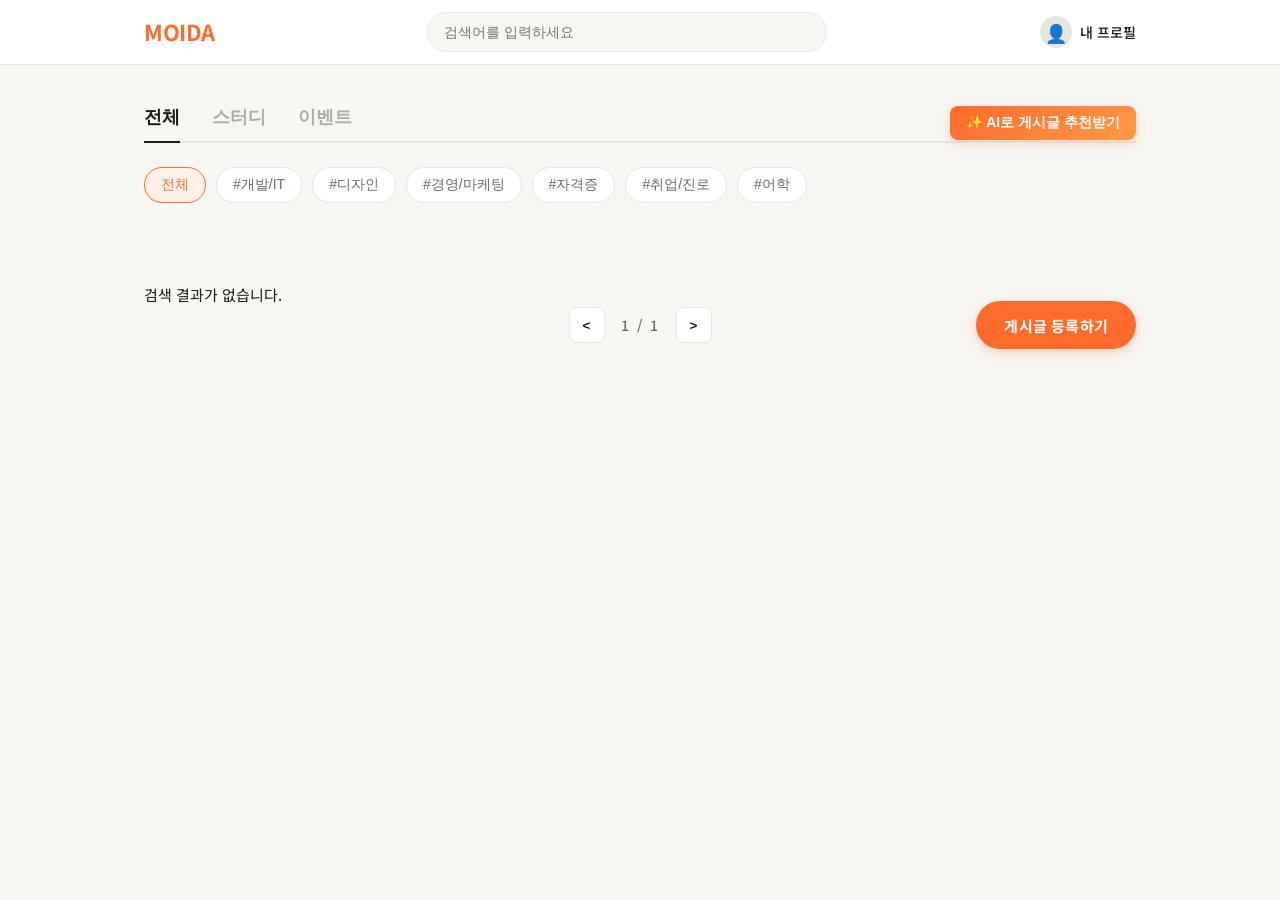
==== src/main/resources/static/post-detail.html @ 6f220cc4 "Feat: 게시글 api 연동" ====
<!--<!DOCTYPE html>-->
<!--<html lang="ko">-->
<!--<head>-->
<!--    <meta charset="UTF-8" />-->
<!--    <meta name="viewport" content="width=device-width, initial-scale=1.0" />-->
<!--    <title>MOIDA - 게시글 상세</title>-->
<!--    <link href="https://fonts.googleapis.com/css2?family=Noto+Sans+KR:wght@400;500;700&display=swap" rel="stylesheet">-->
<!--    <link rel="stylesheet" href="css/common.css" />-->
<!--    <link rel="stylesheet" href="css/post-detail.css" />-->
<!--</head>-->
<!--<body>-->

<!--<header class="app-header">-->
<!--    <div class="header-container">-->
<!--        <a href="post.html" class="header-logo">MOIDA</a>-->
<!--        <div class="header-search">-->
<!--            <input type="text" placeholder="검색어를 입력하세요" />-->
<!--        </div>-->
<!--        <div class="header-profile">-->
<!--            <div class="profile-avatar">👤</div>-->
<!--            <span>내 프로필</span>-->
<!--        </div>-->
<!--    </div>-->
<!--</header>-->

<!--<main class="container detail-container">-->

<!--    <div class="top-actions">-->
<!--        <button class="btn-back" onclick="location.href='post.html'">-->
<!--            <svg width="20" height="20" viewBox="0 0 24 24" fill="none" stroke="currentColor" stroke-width="2" stroke-linecap="round" stroke-linejoin="round">-->
<!--                <line x1="19" y1="12" x2="5" y2="12"></line>-->
<!--                <polyline points="12 19 5 12 12 5"></polyline>-->
<!--            </svg>-->
<!--            뒤로가기-->
<!--        </button>-->
<!--    </div>-->

<!--    <article class="post-content-wrap">-->

<!--        <div class="detail-header">-->
<!--            <span class="detail-badge badge-study">스터디</span>-->
<!--            <h1 class="detail-title">-->
<!--                파이썬 기초 부수기 스터디-->
<!--                <span class="capacity">(3/5)</span>-->
<!--            </h1>-->
<!--        </div>-->

<!--        <div class="ai-analysis-box">-->
<!--            <div class="ai-box-title">✨ AI 분석 태그</div>-->
<!--            <div class="ai-tags">-->
<!--                <span>#개발/IT</span>-->
<!--                <span>#파이썬</span>-->
<!--                <span>#초보환영</span>-->
<!--                <span>#주말오후</span>-->
<!--            </div>-->
<!--        </div>-->

<!--        <div class="detail-meta">-->
<!--            <div class="meta-author">-->
<!--                <div class="author-avatar">👤</div>-->
<!--                <span class="author-name">작성자: 김코딩</span>-->
<!--            </div>-->
<!--            <span class="meta-date">2026.03.26</span>-->
<!--        </div>-->

<!--        <hr class="divider" />-->

<!--        <div class="detail-body">-->
<!--            안녕하세요! 파이썬 기초 문법을 같이 공부할 분들을 구합니다.-->
<!--            매주 토요일 강남역 인근 카페에서 진행할 예정입니다.-->

<!--            혼자 공부하기 막막하신 분들, 기초부터 탄탄하게 다지고 싶은 분들 모두 환영합니다!-->
<!--            노트북만 지참해 오시면 됩니다. 편하게 신청해주세요 :)-->
<!--        </div>-->

<!--        <hr class="divider" />-->

<!--        <div class="detail-footer">-->
<!--            <button class="btn-primary btn-apply">참여 신청하기</button>-->
<!--        </div>-->

<!--    </article>-->

<!--</main>-->

<!--</body>-->
<!--</html>-->


<!DOCTYPE html>
<html lang="ko">
<head>
    <meta charset="UTF-8" />
    <meta name="viewport" content="width=device-width, initial-scale=1.0" />
    <title>MOIDA - 게시글 상세</title>
    <link href="https://fonts.googleapis.com/css2?family=Noto+Sans+KR:wght@400;500;700&display=swap" rel="stylesheet">
    <link rel="stylesheet" href="css/common.css" />
    <link rel="stylesheet" href="css/post-detail.css" />
</head>
<body>

<header class="app-header">
    <div class="header-container">
        <a href="post.html" class="header-logo">MOIDA</a>
        <div class="header-search">
            <input type="text" placeholder="검색어를 입력하세요" />
        </div>
        <div class="header-profile">
            <div class="profile-avatar">👤</div>
            <span>내 프로필</span>
        </div>
    </div>
</header>

<main class="container detail-container">

    <div class="top-actions">
        <button class="btn-back" onclick="location.href='post.html'">
            <svg width="20" height="20" viewBox="0 0 24 24" fill="none" stroke="currentColor" stroke-width="2" stroke-linecap="round" stroke-linejoin="round">
                <line x1="19" y1="12" x2="5" y2="12"></line>
                <polyline points="12 19 5 12 12 5"></polyline>
            </svg>
            뒤로가기
        </button>
    </div>

    <article class="post-content-wrap">

        <div class="detail-header">
            <span class="detail-badge" id="detailBadge">스터디</span>
            <h1 class="detail-title" id="detailTitle">로딩 중...</h1>
        </div>

        <div class="ai-analysis-box">
            <div class="ai-box-title">✨ AI 분석 태그</div>
            <div class="ai-tags" id="detailTags"></div>
        </div>

        <div class="detail-meta">
            <div class="meta-author">
                <div class="author-avatar">👤</div>
                <span class="author-name" id="detailWriter">작성자: -</span>
            </div>
            <span class="meta-date" id="detailDate">-</span>
        </div>

        <hr class="divider" />

        <div class="detail-body" id="detailBody">
            로딩 중...
        </div>

        <hr class="divider" />

        <div class="detail-footer">
            <button class="btn-primary btn-apply">참여 신청하기</button>
        </div>

    </article>

</main>

<script>
    const API_BASE = 'http://localhost:8080';

    // URL에서 게시글 id 추출
    const params = new URLSearchParams(window.location.search);
    const postId = params.get('id');

    async function loadPostDetail() {
        if (!postId) {
            alert('게시글 ID가 없습니다.');
            location.href = 'post.html';
            return;
        }

        try {
            const token = localStorage.getItem('accessToken');
            const res = await fetch(`${API_BASE}/api/boards/${postId}`, {
                headers: {
                    'Authorization': `Bearer ${token}`
                }
            });

            if (!res.ok) throw new Error('조회 실패');
            const data = await res.json();

            // 배지
            const badge = document.getElementById('detailBadge');
            badge.textContent = data.boardType === 'study' ? '스터디' : '이벤트';
            badge.className = `detail-badge ${data.boardType === 'study' ? 'badge-study' : 'badge-event'}`;

            // 제목
            document.getElementById('detailTitle').textContent = data.title;

            // 태그
            const tagsEl = document.getElementById('detailTags');
            tagsEl.innerHTML = (data.tags || []).map(tag => `<span>#${tag}</span>`).join('');

            // 작성자
            document.getElementById('detailWriter').textContent = `작성자: ${data.writer || '알 수 없음'}`;

            // 날짜
            if (data.createdAt) {
                const date = new Date(data.createdAt);
                document.getElementById('detailDate').textContent =
                    `${date.getFullYear()}.${String(date.getMonth() + 1).padStart(2, '0')}.${String(date.getDate()).padStart(2, '0')}`;
            }

            // 본문
            document.getElementById('detailBody').textContent = data.body;

            // 페이지 타이틀
            document.title = `MOIDA - ${data.title}`;

        } catch (err) {
            console.error('게시글 상세 조회 오류:', err);
            document.getElementById('detailTitle').textContent = '게시글을 불러올 수 없습니다.';
            document.getElementById('detailBody').textContent = '다시 시도해주세요.';
        }
    }

    loadPostDetail();
</script>

</body>
</html>
---- src/main/resources/static/css/common.css ----
@import url('https://fonts.googleapis.com/css2?family=Noto+Sans+KR:wght@400;500;700&display=swap');

:root {
  --primary:      #FF6B2C;
  --primary-dark: #E55A1B;
  --primary-bg:   #FFF0E8;
  --bg:           #F7F6F2;
  --surface:      #FFFFFF;
  --border:       #E8E6E1;
  --text:         #1A1A18;
  --text-sub:     #6B6B65;
  --text-muted:   #ADADAA;
  --radius-sm:    8px;
  --radius-md:    12px;
  --radius-lg:    20px;
}

* {
  box-sizing: border-box;
  margin: 0;
  padding: 0;
}

body {
  font-family: 'Noto Sans KR', -apple-system, sans-serif;
  background: var(--bg);
  color: var(--text);
  font-size: 15px;
  line-height: 1.6;
}

a {
  color: var(--primary);
  font-weight: 700;
  text-decoration: none;
}

a:hover {
  text-decoration: underline;
}


/* ── 공통 레이아웃 (추가) ─────────────────── */
.container {
  max-width: 1040px;
  margin: 0 auto;
  padding: 0 24px;
}

/* ── 공통 헤더 (추가) ───────────────────── */
.app-header {
  background: var(--surface);
  border-bottom: 1px solid var(--border);
  position: sticky;
  top: 0;
  z-index: 100;
}

.header-container {
  max-width: 1040px;
  margin: 0 auto;
  height: 64px;
  padding: 0 24px;
  display: flex;
  align-items: center;
  justify-content: space-between;
}

.header-logo {
  font-size: 22px;
  font-weight: 700;
  color: var(--primary);
  letter-spacing: -0.5px;
}

.header-logo:hover {
  text-decoration: none;
}

.header-search {
  flex: 1;
  max-width: 400px;
  margin: 0 24px;
}

.header-search input {
  width: 100%;
  height: 40px;
  padding: 0 16px;
  border: 1.5px solid var(--border);
  border-radius: 999px;
  font-size: 14px;
  background: var(--bg);
  outline: none;
  transition: border-color 0.15s, background 0.15s;
}

.header-search input:focus {
  border-color: var(--primary);
  background: var(--surface);
}

.header-profile {
  display: flex;
  align-items: center;
  gap: 8px;
  cursor: pointer;
  font-size: 14px;
  font-weight: 500;
  color: var(--text);
}

.profile-avatar {
  width: 32px;
  height: 32px;
  border-radius: 50%;
  background: var(--border);

  display: flex;
  align-items: center;
  justify-content: center;


  font-size: 18px;
  color: var(--text-muted);
  user-select: none;
}


/* ── 공통 버튼 스타일 ───────────────────── */
.btn-primary {
  height: 48px;
  border: none;
  background: var(--primary);
  color: #fff;
  font-size: 15px;
  font-weight: 700;
  font-family: inherit;
  cursor: pointer;
  transition: all 0.2s ease;
  letter-spacing: 0.2px;
  display: inline-flex;
  align-items: center;
  justify-content: center;
}

.btn-primary:hover {
  background: var(--primary-dark);
}

.btn-primary:active {
  transform: scale(0.97);
}
---- src/main/resources/static/css/post-detail.css ----
/* ── 레이아웃 ───────────────────────────── */
.detail-container {
  max-width: 800px;
  padding-top: 32px;
  padding-bottom: 80px;
}

/* ── 뒤로가기 버튼 ──────────────────────── */
.top-actions {
  margin-bottom: 24px;
}

.btn-back {
  background: none;
  border: none;
  font-size: 15px;
  font-weight: 500;
  color: var(--text-sub);
  cursor: pointer;
  display: flex;
  align-items: center;
  gap: 6px;
  padding: 0;
  font-family: inherit;
  transition: color 0.2s;
}

.btn-back:hover {
  color: var(--text);
}

/* ── 제목 및 뱃지 ───────────────────────── */
.detail-header {
  display: flex;
  align-items: center;
  flex-wrap: wrap;
  gap: 12px;
  margin-bottom: 24px;
}

.detail-badge {
  font-size: 14px;
  font-weight: 700;
  padding: 6px 14px;
  border-radius: 6px;
}

/* 스터디 vs 이벤트 색상 구분 */
.badge-study {
  background: var(--primary-bg);
  color: var(--primary);
}

.badge-event {
  background: #E8F4FF;
  color: #007AFF;
}

.detail-title {
  font-size: 26px;
  font-weight: 700;
  color: var(--text);
  line-height: 1.4;
  margin: 0;
}

.capacity {
  color: var(--primary);
  font-weight: 500;
  margin-left: 4px;
}

/* ── AI 분석 태그 박스 ───────────────────── */
.ai-analysis-box {
  background: #FAFAFA;
  border: 1px solid var(--border);
  border-radius: var(--radius-md);
  padding: 20px 24px;
  margin-bottom: 28px;
}

.ai-box-title {
  font-size: 14px;
  font-weight: 700;
  color: var(--primary);
  margin-bottom: 12px;
}

.ai-tags {
  display: flex;
  flex-wrap: wrap;
  gap: 10px;
}

.ai-tags span {
  background: var(--surface);
  border: 1px solid var(--border);
  padding: 6px 14px;
  border-radius: 999px;
  font-size: 14px;
  color: var(--text-sub);
  font-weight: 500;
  box-shadow: 0 2px 4px rgba(0, 0, 0, 0.02);
}

/* ── 작성자 정보 및 메타 ─────────────────── */
.detail-meta {
  display: flex;
  justify-content: space-between;
  align-items: center;
  margin-bottom: 24px;
  padding: 0 4px;
}

.meta-author {
  display: flex;
  align-items: center;
  gap: 8px;
}

.author-avatar {
  width: 28px;
  height: 28px;
  background: var(--border);
  border-radius: 50%;
  display: flex;
  align-items: center;
  justify-content: center;
  font-size: 14px;
  color: var(--text-sub);
}

.author-name {
  font-size: 15px;
  font-weight: 500;
  color: var(--text);
}

.meta-date {
  font-size: 14px;
  color: var(--text-muted);
}

/* ── 본문 및 구분선 ──────────────────────── */
.divider {
  border: none;
  border-top: 1px solid var(--border);
  margin: 0;
}

.detail-body {
  font-size: 16px;
  line-height: 1.8;
  color: var(--text);
  padding: 40px 4px;
  min-height: 240px;
  white-space: pre-wrap; /* HTML에서 엔터 친 부분을 실제 줄바꿈으로 보여줌 */
}

/* ── 하단 액션 (버튼) ────────────────────── */
.detail-footer {
  display: flex;
  justify-content: center;
  margin-top: 48px;
}

.btn-apply {
  width: 240px;
  border-radius: 999px;
  font-size: 16px;
  box-shadow: 0 4px 12px rgba(255, 107, 44, 0.2);
}

.btn-apply:hover {
  transform: translateY(-2px);
  box-shadow: 0 6px 16px rgba(255, 107, 44, 0.3);
}
---- src/main/resources/static/css/common.css ----
@import url('https://fonts.googleapis.com/css2?family=Noto+Sans+KR:wght@400;500;700&display=swap');

:root {
  --primary:      #FF6B2C;
  --primary-dark: #E55A1B;
  --primary-bg:   #FFF0E8;
  --bg:           #F7F6F2;
  --surface:      #FFFFFF;
  --border:       #E8E6E1;
  --text:         #1A1A18;
  --text-sub:     #6B6B65;
  --text-muted:   #ADADAA;
  --radius-sm:    8px;
  --radius-md:    12px;
  --radius-lg:    20px;
}

* {
  box-sizing: border-box;
  margin: 0;
  padding: 0;
}

body {
  font-family: 'Noto Sans KR', -apple-system, sans-serif;
  background: var(--bg);
  color: var(--text);
  font-size: 15px;
  line-height: 1.6;
}

a {
  color: var(--primary);
  font-weight: 700;
  text-decoration: none;
}

a:hover {
  text-decoration: underline;
}


/* ── 공통 레이아웃 (추가) ─────────────────── */
.container {
  max-width: 1040px;
  margin: 0 auto;
  padding: 0 24px;
}

/* ── 공통 헤더 (추가) ───────────────────── */
.app-header {
  background: var(--surface);
  border-bottom: 1px solid var(--border);
  position: sticky;
  top: 0;
  z-index: 100;
}

.header-container {
  max-width: 1040px;
  margin: 0 auto;
  height: 64px;
  padding: 0 24px;
  display: flex;
  align-items: center;
  justify-content: space-between;
}

.header-logo {
  font-size: 22px;
  font-weight: 700;
  color: var(--primary);
  letter-spacing: -0.5px;
}

.header-logo:hover {
  text-decoration: none;
}

.header-search {
  flex: 1;
  max-width: 400px;
  margin: 0 24px;
}

.header-search input {
  width: 100%;
  height: 40px;
  padding: 0 16px;
  border: 1.5px solid var(--border);
  border-radius: 999px;
  font-size: 14px;
  background: var(--bg);
  outline: none;
  transition: border-color 0.15s, background 0.15s;
}

.header-search input:focus {
  border-color: var(--primary);
  background: var(--surface);
}

.header-profile {
  display: flex;
  align-items: center;
  gap: 8px;
  cursor: pointer;
  font-size: 14px;
  font-weight: 500;
  color: var(--text);
}

.profile-avatar {
  width: 32px;
  height: 32px;
  border-radius: 50%;
  background: var(--border);

  display: flex;
  align-items: center;
  justify-content: center;


  font-size: 18px;
  color: var(--text-muted);
  user-select: none;
}


/* ── 공통 버튼 스타일 ───────────────────── */
.btn-primary {
  height: 48px;
  border: none;
  background: var(--primary);
  color: #fff;
  font-size: 15px;
  font-weight: 700;
  font-family: inherit;
  cursor: pointer;
  transition: all 0.2s ease;
  letter-spacing: 0.2px;
  display: inline-flex;
  align-items: center;
  justify-content: center;
}

.btn-primary:hover {
  background: var(--primary-dark);
}

.btn-primary:active {
  transform: scale(0.97);
}
---- src/main/resources/static/css/post-detail.css ----
/* ── 레이아웃 ───────────────────────────── */
.detail-container {
  max-width: 800px;
  padding-top: 32px;
  padding-bottom: 80px;
}

/* ── 뒤로가기 버튼 ──────────────────────── */
.top-actions {
  margin-bottom: 24px;
}

.btn-back {
  background: none;
  border: none;
  font-size: 15px;
  font-weight: 500;
  color: var(--text-sub);
  cursor: pointer;
  display: flex;
  align-items: center;
  gap: 6px;
  padding: 0;
  font-family: inherit;
  transition: color 0.2s;
}

.btn-back:hover {
  color: var(--text);
}

/* ── 제목 및 뱃지 ───────────────────────── */
.detail-header {
  display: flex;
  align-items: center;
  flex-wrap: wrap;
  gap: 12px;
  margin-bottom: 24px;
}

.detail-badge {
  font-size: 14px;
  font-weight: 700;
  padding: 6px 14px;
  border-radius: 6px;
}

/* 스터디 vs 이벤트 색상 구분 */
.badge-study {
  background: var(--primary-bg);
  color: var(--primary);
}

.badge-event {
  background: #E8F4FF;
  color: #007AFF;
}

.detail-title {
  font-size: 26px;
  font-weight: 700;
  color: var(--text);
  line-height: 1.4;
  margin: 0;
}

.capacity {
  color: var(--primary);
  font-weight: 500;
  margin-left: 4px;
}

/* ── AI 분석 태그 박스 ───────────────────── */
.ai-analysis-box {
  background: #FAFAFA;
  border: 1px solid var(--border);
  border-radius: var(--radius-md);
  padding: 20px 24px;
  margin-bottom: 28px;
}

.ai-box-title {
  font-size: 14px;
  font-weight: 700;
  color: var(--primary);
  margin-bottom: 12px;
}

.ai-tags {
  display: flex;
  flex-wrap: wrap;
  gap: 10px;
}

.ai-tags span {
  background: var(--surface);
  border: 1px solid var(--border);
  padding: 6px 14px;
  border-radius: 999px;
  font-size: 14px;
  color: var(--text-sub);
  font-weight: 500;
  box-shadow: 0 2px 4px rgba(0, 0, 0, 0.02);
}

/* ── 작성자 정보 및 메타 ─────────────────── */
.detail-meta {
  display: flex;
  justify-content: space-between;
  align-items: center;
  margin-bottom: 24px;
  padding: 0 4px;
}

.meta-author {
  display: flex;
  align-items: center;
  gap: 8px;
}

.author-avatar {
  width: 28px;
  height: 28px;
  background: var(--border);
  border-radius: 50%;
  display: flex;
  align-items: center;
  justify-content: center;
  font-size: 14px;
  color: var(--text-sub);
}

.author-name {
  font-size: 15px;
  font-weight: 500;
  color: var(--text);
}

.meta-date {
  font-size: 14px;
  color: var(--text-muted);
}

/* ── 본문 및 구분선 ──────────────────────── */
.divider {
  border: none;
  border-top: 1px solid var(--border);
  margin: 0;
}

.detail-body {
  font-size: 16px;
  line-height: 1.8;
  color: var(--text);
  padding: 40px 4px;
  min-height: 240px;
  white-space: pre-wrap; /* HTML에서 엔터 친 부분을 실제 줄바꿈으로 보여줌 */
}

/* ── 하단 액션 (버튼) ────────────────────── */
.detail-footer {
  display: flex;
  justify-content: center;
  margin-top: 48px;
}

.btn-apply {
  width: 240px;
  border-radius: 999px;
  font-size: 16px;
  box-shadow: 0 4px 12px rgba(255, 107, 44, 0.2);
}

.btn-apply:hover {
  transform: translateY(-2px);
  box-shadow: 0 6px 16px rgba(255, 107, 44, 0.3);
}
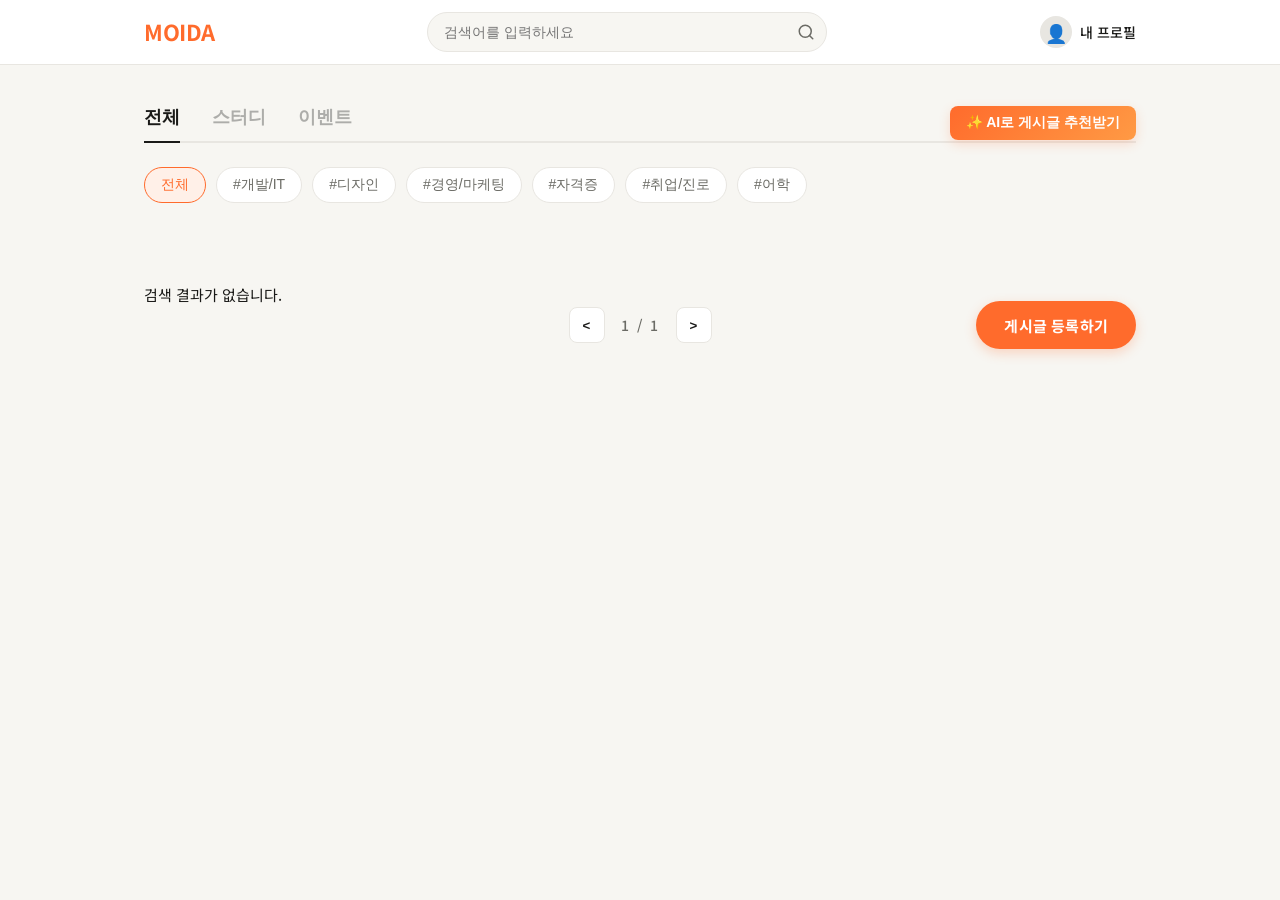
==== commit 3c4802b3: "게시글 프 백 api 연동 완료" ====
--- a/src/main/resources/static/post-detail.html
+++ b/src/main/resources/static/post-detail.html
@@ -1,92 +1,3 @@
-<!--<!DOCTYPE html>-->
-<!--<html lang="ko">-->
-<!--<head>-->
-<!--    <meta charset="UTF-8" />-->
-<!--    <meta name="viewport" content="width=device-width, initial-scale=1.0" />-->
-<!--    <title>MOIDA - 게시글 상세</title>-->
-<!--    <link href="https://fonts.googleapis.com/css2?family=Noto+Sans+KR:wght@400;500;700&display=swap" rel="stylesheet">-->
-<!--    <link rel="stylesheet" href="css/common.css" />-->
-<!--    <link rel="stylesheet" href="css/post-detail.css" />-->
-<!--</head>-->
-<!--<body>-->
-
-<!--<header class="app-header">-->
-<!--    <div class="header-container">-->
-<!--        <a href="post.html" class="header-logo">MOIDA</a>-->
-<!--        <div class="header-search">-->
-<!--            <input type="text" placeholder="검색어를 입력하세요" />-->
-<!--        </div>-->
-<!--        <div class="header-profile">-->
-<!--            <div class="profile-avatar">👤</div>-->
-<!--            <span>내 프로필</span>-->
-<!--        </div>-->
-<!--    </div>-->
-<!--</header>-->
-
-<!--<main class="container detail-container">-->
-
-<!--    <div class="top-actions">-->
-<!--        <button class="btn-back" onclick="location.href='post.html'">-->
-<!--            <svg width="20" height="20" viewBox="0 0 24 24" fill="none" stroke="currentColor" stroke-width="2" stroke-linecap="round" stroke-linejoin="round">-->
-<!--                <line x1="19" y1="12" x2="5" y2="12"></line>-->
-<!--                <polyline points="12 19 5 12 12 5"></polyline>-->
-<!--            </svg>-->
-<!--            뒤로가기-->
-<!--        </button>-->
-<!--    </div>-->
-
-<!--    <article class="post-content-wrap">-->
-
-<!--        <div class="detail-header">-->
-<!--            <span class="detail-badge badge-study">스터디</span>-->
-<!--            <h1 class="detail-title">-->
-<!--                파이썬 기초 부수기 스터디-->
-<!--                <span class="capacity">(3/5)</span>-->
-<!--            </h1>-->
-<!--        </div>-->
-
-<!--        <div class="ai-analysis-box">-->
-<!--            <div class="ai-box-title">✨ AI 분석 태그</div>-->
-<!--            <div class="ai-tags">-->
-<!--                <span>#개발/IT</span>-->
-<!--                <span>#파이썬</span>-->
-<!--                <span>#초보환영</span>-->
-<!--                <span>#주말오후</span>-->
-<!--            </div>-->
-<!--        </div>-->
-
-<!--        <div class="detail-meta">-->
-<!--            <div class="meta-author">-->
-<!--                <div class="author-avatar">👤</div>-->
-<!--                <span class="author-name">작성자: 김코딩</span>-->
-<!--            </div>-->
-<!--            <span class="meta-date">2026.03.26</span>-->
-<!--        </div>-->
-
-<!--        <hr class="divider" />-->
-
-<!--        <div class="detail-body">-->
-<!--            안녕하세요! 파이썬 기초 문법을 같이 공부할 분들을 구합니다.-->
-<!--            매주 토요일 강남역 인근 카페에서 진행할 예정입니다.-->
-
-<!--            혼자 공부하기 막막하신 분들, 기초부터 탄탄하게 다지고 싶은 분들 모두 환영합니다!-->
-<!--            노트북만 지참해 오시면 됩니다. 편하게 신청해주세요 :)-->
-<!--        </div>-->
-
-<!--        <hr class="divider" />-->
-
-<!--        <div class="detail-footer">-->
-<!--            <button class="btn-primary btn-apply">참여 신청하기</button>-->
-<!--        </div>-->
-
-<!--    </article>-->
-
-<!--</main>-->
-
-<!--</body>-->
-<!--</html>-->
-
-
 <!DOCTYPE html>
 <html lang="ko">
 <head>
@@ -104,6 +15,12 @@
         <a href="post.html" class="header-logo">MOIDA</a>
         <div class="header-search">
             <input type="text" placeholder="검색어를 입력하세요" />
+            <button type="button" class="btn-search" id="searchBtn">
+                <svg width="18" height="18" viewBox="0 0 24 24" fill="none" stroke="currentColor" stroke-width="2" stroke-linecap="round" stroke-linejoin="round">
+                    <circle cx="11" cy="11" r="8"></circle>
+                    <line x1="21" y1="21" x2="16.65" y2="16.65"></line>
+                </svg>
+            </button>
         </div>
         <div class="header-profile">
             <div class="profile-avatar">👤</div>
--- a/src/main/resources/static/css/common.css
+++ b/src/main/resources/static/css/common.css
@@ -81,12 +81,15 @@
   flex: 1;
   max-width: 400px;
   margin: 0 24px;
+  position: relative;
+  display: flex;
+  align-items: center;
 }
 
 .header-search input {
   width: 100%;
   height: 40px;
-  padding: 0 16px;
+  padding: 0 40px 0 16px;
   border: 1.5px solid var(--border);
   border-radius: 999px;
   font-size: 14px;
@@ -98,6 +101,27 @@
 .header-search input:focus {
   border-color: var(--primary);
   background: var(--surface);
+}
+/* 돋보기 버튼 디자인 추가 */
+.btn-search {
+  position: absolute;
+  right: 6px;
+  width: 30px;
+  height: 30px;
+  background: transparent;
+  border: none;
+  border-radius: 50%;
+  cursor: pointer;
+  color: var(--text-sub);
+  display: flex;
+  align-items: center;
+  justify-content: center;
+  transition: all 0.2s;
+}
+
+.btn-search:hover {
+  color: var(--primary);
+  background: var(--border);
 }
 
 .header-profile {
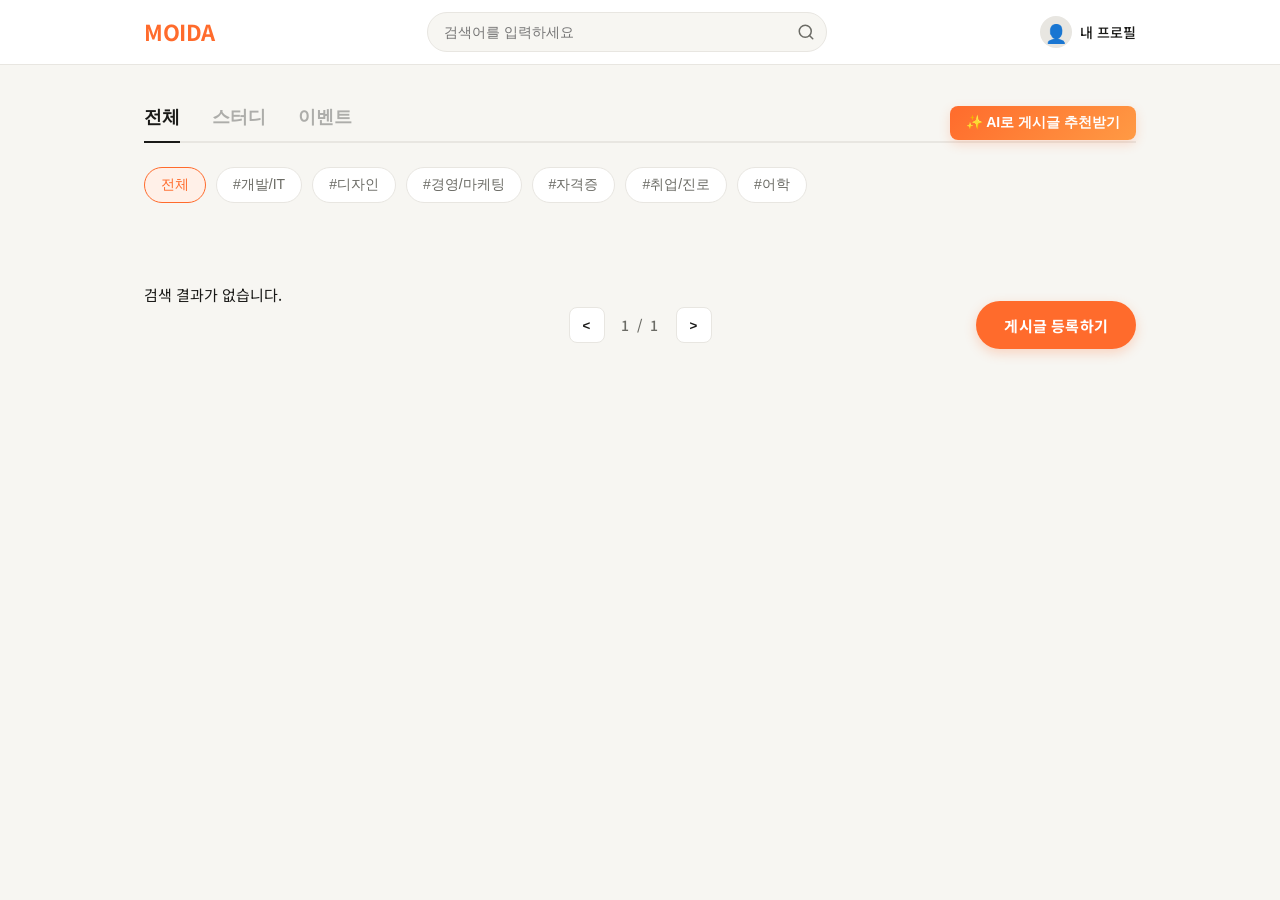
==== commit 6186c94f: "Feat : Add open chat link" ====
--- a/src/main/resources/static/post-detail.html
+++ b/src/main/resources/static/post-detail.html
@@ -69,76 +69,18 @@
 
         <hr class="divider" />
 
+
         <div class="detail-footer">
-            <button class="btn-primary btn-apply">참여 신청하기</button>
+            <button class="btn-primary btn-apply" id="applyBtn" onclick="applyPost()">참여 신청하기</button>
+            <div class="open-chat-box" id="openChatBox" style="display:none;">
+                <p class="open-chat-label">📎 오픈채팅방 링크</p>
+                <a class="open-chat-link" id="openChatLink" href="#" target="_blank"></a>
+            </div>
         </div>
 
     </article>
 
 </main>
-
-<script>
-    const API_BASE = 'http://localhost:8080';
-
-    // URL에서 게시글 id 추출
-    const params = new URLSearchParams(window.location.search);
-    const postId = params.get('id');
-
-    async function loadPostDetail() {
-        if (!postId) {
-            alert('게시글 ID가 없습니다.');
-            location.href = 'post.html';
-            return;
-        }
-
-        try {
-            const token = localStorage.getItem('accessToken');
-            const res = await fetch(`${API_BASE}/api/boards/${postId}`, {
-                headers: {
-                    'Authorization': `Bearer ${token}`
-                }
-            });
-
-            if (!res.ok) throw new Error('조회 실패');
-            const data = await res.json();
-
-            // 배지
-            const badge = document.getElementById('detailBadge');
-            badge.textContent = data.boardType === 'study' ? '스터디' : '이벤트';
-            badge.className = `detail-badge ${data.boardType === 'study' ? 'badge-study' : 'badge-event'}`;
-
-            // 제목
-            document.getElementById('detailTitle').textContent = data.title;
-
-            // 태그
-            const tagsEl = document.getElementById('detailTags');
-            tagsEl.innerHTML = (data.tags || []).map(tag => `<span>#${tag}</span>`).join('');
-
-            // 작성자
-            document.getElementById('detailWriter').textContent = `작성자: ${data.writer || '알 수 없음'}`;
-
-            // 날짜
-            if (data.createdAt) {
-                const date = new Date(data.createdAt);
-                document.getElementById('detailDate').textContent =
-                    `${date.getFullYear()}.${String(date.getMonth() + 1).padStart(2, '0')}.${String(date.getDate()).padStart(2, '0')}`;
-            }
-
-            // 본문
-            document.getElementById('detailBody').textContent = data.body;
-
-            // 페이지 타이틀
-            document.title = `MOIDA - ${data.title}`;
-
-        } catch (err) {
-            console.error('게시글 상세 조회 오류:', err);
-            document.getElementById('detailTitle').textContent = '게시글을 불러올 수 없습니다.';
-            document.getElementById('detailBody').textContent = '다시 시도해주세요.';
-        }
-    }
-
-    loadPostDetail();
-</script>
-
+<script src="js/post-deatil.js"></script>
 </body>
 </html>
--- a/src/main/resources/static/css/post-detail.css
+++ b/src/main/resources/static/css/post-detail.css
@@ -174,4 +174,33 @@
 .btn-apply:hover {
   transform: translateY(-2px);
   box-shadow: 0 6px 16px rgba(255, 107, 44, 0.3);
+}
+
+/* ── 오픈채팅 링크 ───────────────────────── */
+
+.open-chat-box {
+    margin-top: 16px;
+    padding: 16px 20px;
+    background: #FFF0E8;
+    border-radius: 12px;
+    border: 1px solid #FFD4BC;
+}
+
+.open-chat-label {
+    font-size: 13px;
+    font-weight: 700;
+    color: #6B6B65;
+    margin-bottom: 8px;
+}
+
+.open-chat-link {
+    font-size: 14px;
+    color: #FF6B2C;
+    font-weight: 700;
+    word-break: break-all;
+    text-decoration: none;
+}
+
+.open-chat-link:hover {
+    text-decoration: underline;
 }
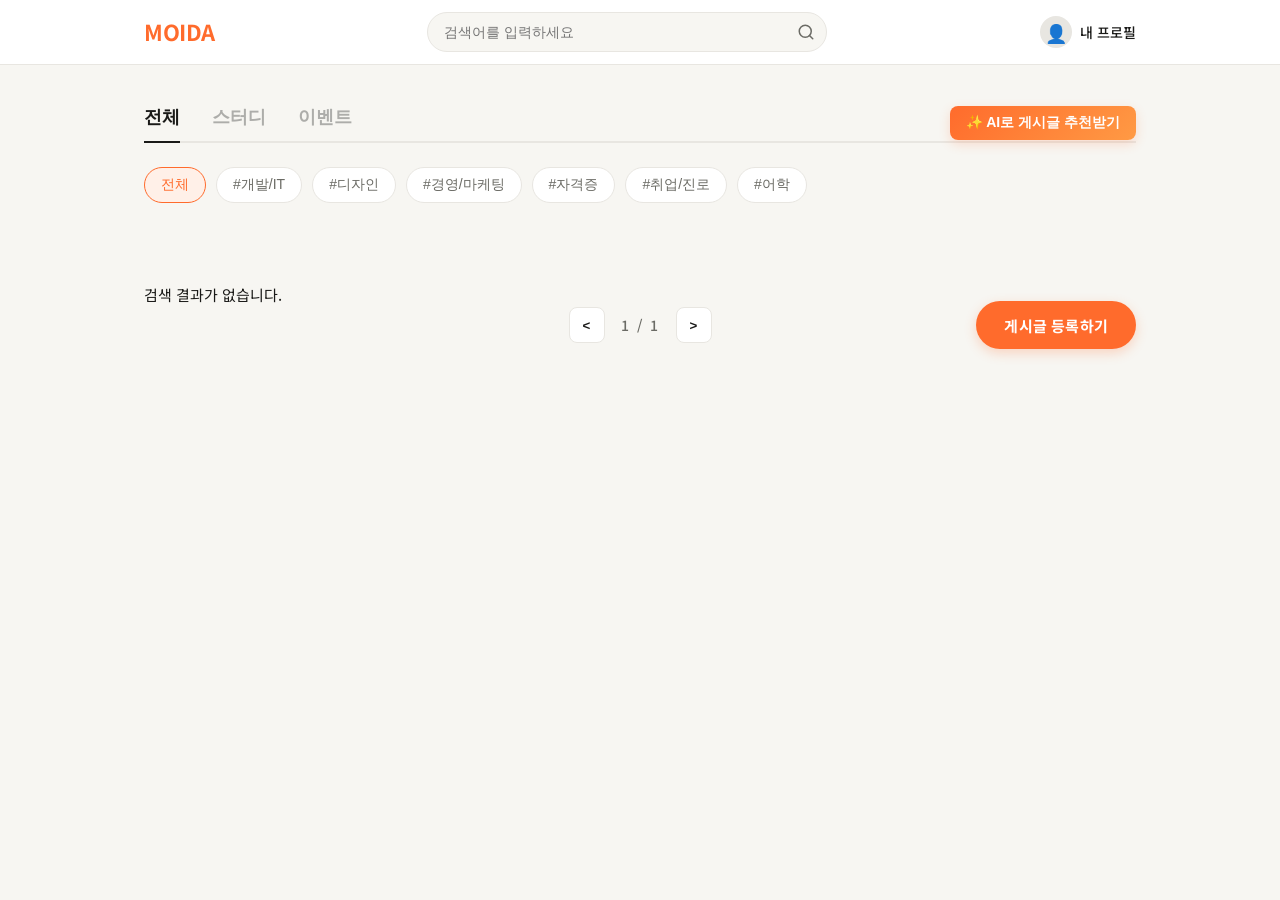
==== commit db87c97b: "post-detail.js 수정" ====
--- a/src/main/resources/static/post-detail.html
+++ b/src/main/resources/static/post-detail.html
@@ -69,18 +69,18 @@
 
         <hr class="divider" />
 
-
         <div class="detail-footer">
             <button class="btn-primary btn-apply" id="applyBtn" onclick="applyPost()">참여 신청하기</button>
-            <div class="open-chat-box" id="openChatBox" style="display:none;">
-                <p class="open-chat-label">📎 오픈채팅방 링크</p>
-                <a class="open-chat-link" id="openChatLink" href="#" target="_blank"></a>
-            </div>
+        </div>
+        <div class="open-chat-box" id="openChatBox" style="display:none;">
+            <p class="open-chat-label">📎 오픈채팅방 링크</p>
+            <a class="open-chat-link" id="openChatLink" href="#" target="_blank"></a>
         </div>
 
     </article>
 
 </main>
-<script src="js/post-deatil.js"></script>
+<script src="js/api.js?v=2"></script>
+<script src="js/post-detail.js?v=2"></script>
 </body>
 </html>
